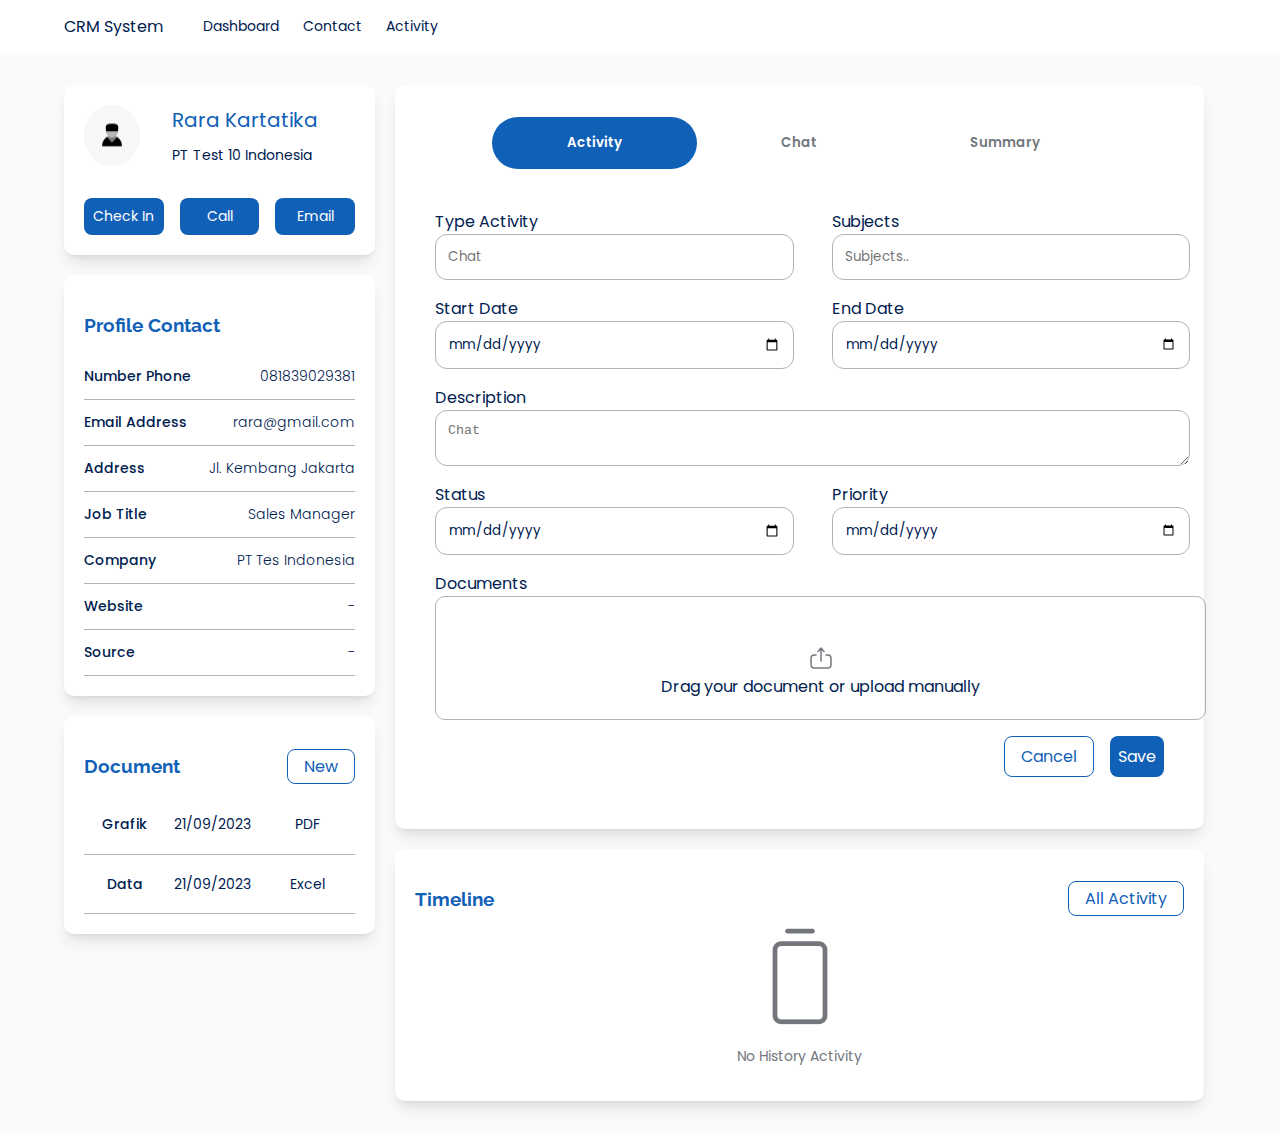
==== dashboard.html @ 2646ef52 "UI Design Dashboard" ====
<!DOCTYPE html>
<html lang="en">

<head>
    <meta charset="UTF-8">
    <meta http-equiv="X-UA-Compatible" content="IE=edge">
    <meta name="viewport" content="width=device-width, initial-scale=1.0">
    <title>Document</title>

    <link rel="stylesheet" href="styles/style.css">
</head>

<body class="d-flex flex-col bg-color-blue-light">
    <header class="header-top bg-color-white">
        <nav class="nav-menu">
            <a>CRM System</a>
            <ul class="nav-menu__list">
                <li>
                    <a href="#">Dashboard</a>
                </li>
                <li>
                    <a href="#">Contact</a>
                </li>
                <li>
                    <a href="#">Activity</a>
                </li>
            </ul>
        </nav>
    </header>
    <main class="bg-color-blue-light w-100 mx-2">
        <section class="section-dashboard d-flex grid-container">
            <div class="contact">
                <div class="contact-box">
                    <div class="contact-info">
                        <img src="assets/Frame 1.png">
                        <div class="contact-info__user">
                            <h3>Rara Kartatika</h3>
                            <span>PT Test 10 Indonesia</span>
                        </div>
                    </div>
                    <div class="contact-action">
                        <a class="button-primary w-100">Check In</a>
                        <a class="button-primary w-100">Call</a>
                        <a class="button-primary w-100">Email</a>
                    </div>
                </div>
                <div class="profile-contact-box">
                    <h3>Profile Contact</h3>
                    <div class="profile-contact-box__information">
                        <div class="profile-contact__list">
                            <h4>Number Phone</h4>
                            <p>081839029381</p>
                        </div>
                        <div class="profile-contact__list">
                            <h4>Email Address</h4>
                            <p>rara@gmail.com</p>
                        </div>
                        <div class="profile-contact__list">
                            <h4>Address</h4>
                            <p>Jl. Kembang Jakarta</p>
                        </div>
                        <div class="profile-contact__list">
                            <h4>Job Title</h4>
                            <p>Sales Manager</p>
                        </div>
                        <div class="profile-contact__list">
                            <h4>Company</h4>
                            <p>PT Tes Indonesia</p>
                        </div>
                        <div class="profile-contact__list">
                            <h4>Website</h4>
                            <p>-</p>
                        </div>
                        <div class="profile-contact__list">
                            <h4>Source</h4>
                            <p>-</p>
                        </div>
                    </div>
                </div>
                <div class="profile-document-box">
                    <div class="profile-document-box__header">
                        <h3>Document</h3>
                        <button class="button-secondary">New</button>
                    </div>
                    <div class="profile-document-box__body">
                        <div class="profile-document__list">
                            <h4>Grafik</h4>
                            <p>21/09/2023</p>
                            <p>PDF</p>
                        </div>
                        <div class="profile-document__list">
                            <h4>Data</h4>
                            <p>21/09/2023</p>
                            <p>Excel</p>
                        </div>
                    </div>
                </div>
            </div>
            <div class="activity">
                <div class="activity-box">
                    <div class="activity-box_tabs">
                        <button data-tab="activity1" class="tab-button active">Activity</button>
                        <button data-tab="chat2" class="tab-button">Chat</button>
                        <button data-tab="summary3" class="tab-button">Summary</button>
                    </div>
                    <div class="activity-box_content tab-content" id="activity1">
                        <form class="form-activity">
                            <div class="form-input">
                                <label>Type Activity</label>
                                <input type="text" placeholder="Chat">
                            </div>
                            <div class="form-input">
                                <label>Subjects</label>
                                <input type="text" placeholder="Subjects..">
                            </div>
                            <div class="form-input">
                                <label>Start Date</label>
                                <input type="date">
                            </div>
                            <div class="form-input">
                                <label>End Date</label>
                                <input type="date">
                            </div>
                            <div class="textarea">
                                <label>Description</label>
                                <textarea placeholder="Chat"></textarea>
                            </div>
                            <div class="form-input">
                                <label>Status</label>
                                <input type="date">
                            </div>
                            <div class="form-input">
                                <label>Priority</label>
                                <input type="date">
                            </div>
                            <div class="textarea">
                                <label>Documents</label>
                                <div class="drag-file_container" id="file-upload">
                                    <input type="file"/>
                                    <span>Drag your document or upload manually</span>
                                </div>
                            </div>
                            <div class="d-flex flex-row jc-end w-100">
                                <button class="button-secondary mr-1">Cancel</button>
                                <button class="button-primary">Save</button>
                            </div>
                        </form>
                    </div>
                    <div class="chat-box_content tab-content" id="chat2">
                        <form class="form-activity">
                            <div class="form-input">
                                <label>Type Chat</label>
                                <input type="text" placeholder="Chat">
                            </div>
                            <div class="form-input">
                                <label>Subjects</label>
                                <input type="text" placeholder="Subjects..">
                            </div>
                            <div class="form-input">
                                <label>Start Date</label>
                                <input type="date">
                            </div>
                            <div class="form-input">
                                <label>End Date</label>
                                <input type="date">
                            </div>
                            <div class="textarea">
                                <label>Description</label>
                                <textarea placeholder="Chat"></textarea>
                            </div>
                            <div class="form-input">
                                <label>Status</label>
                                <input type="date">
                            </div>
                            <div class="form-input">
                                <label>Priority</label>
                                <input type="date">
                            </div>
                            <div class="textarea">
                                <label>Documents</label>
                                <div class="drag-file_container" id="file-upload">
                                    <input type="file"/>
                                    <span>Drag your document or upload manually</span>
                                </div>
                            </div>
                            <div class="d-flex flex-row jc-end w-100">
                                <button class="button-secondary mr-1">Cancel</button>
                                <button class="button-primary">Save</button>
                            </div>
                        </form>
                    </div>
                    <div class="summary-box_content tab-content" id="summary3">
                        <form class="form-activity">
                            <div class="form-input">
                                <label>Type Summary</label>
                                <input type="text" placeholder="Chat">
                            </div>
                            <div class="form-input">
                                <label>Subjects</label>
                                <input type="text" placeholder="Subjects..">
                            </div>
                            <div class="form-input">
                                <label>Start Date</label>
                                <input type="date">
                            </div>
                            <div class="form-input">
                                <label>End Date</label>
                                <input type="date">
                            </div>
                            <div class="textarea">
                                <label>Description</label>
                                <textarea placeholder="Chat"></textarea>
                            </div>
                            <div class="form-input">
                                <label>Status</label>
                                <input type="date">
                            </div>
                            <div class="form-input">
                                <label>Priority</label>
                                <input type="date">
                            </div>
                            <div class="textarea">
                                <label>Documents</label>
                                <div class="drag-file_container" id="file-upload">
                                    <input type="file"/>
                                    <span>Drag your document or upload manually</span>
                                </div>
                            </div>
                            <div class="d-flex flex-row jc-end w-100">
                                <button class="button-secondary mr-1">Cancel</button>
                                <button class="button-primary">Save</button>
                            </div>
                        </form>
                    </div>
                </div>
                <div class="timeline-box">
                    <div class="timeline-box__header">
                        <h3>Timeline</h3>
                        <button class="button-secondary">All Activity</button>
                    </div>
                    <div class="timeline-box__body">
                        <img src="assets/ph_battery-vertical-empty-light.png"/>
                        <p>No History Activity</p>
                    </div>
                </div>
            </div>
        </section>
    </main>
</body>

<script src="styles/js/script.js"></script>

</html>
---- styles/style.css ----
@import url('https://fonts.googleapis.com/css2?family=Poppins:wght@300;400;500;600;700&family=Raleway:wght@300;400;500;600;700&display=swap');


:root {
    --primary-color: #002050;
    --secondary-color: #1160B7;
    --tertiary-color: #fafafa;
    --white: #ffffff;
    --black: #000000;
    --input-color: #AEB2B9;
    --input-text__color: #73777C;
}

/* Customization Property */

body {
    display: flex;
    justify-content: center;
    align-items: center;
    margin: 0;
}

ul, li, input, label, a, span {
    font-family: 'Poppins', sans-serif;
    color: var(--primary-color);
}

h1, h2, h3, h4 {
    font-family: 'Raleway', sans-serif;
    color: var(--secondary-color);
}

a {
    text-decoration: none;
}

h2 {
    font-size: 2rem;
}

li {
    list-style-type: none;
}

/* Utility Class */

input, select, textarea {
    border-radius: 12px;
    padding: 12px;
    border: 1px solid var(--input-color);
}
input:focus-visible {
    border: 1px solid var(--input-text__color);
}

.button-primary {
    background-color: var(--secondary-color);
    color: var(--white);
    text-align: center;
    font-family: 'Poppins', sans-serif;
    font-size: 1rem;
    padding: 8px;
    border-radius: 8px;
    border: none;
    cursor: pointer;
    transition: background-color 0.3s ease-in-out;
}

.button-primary:hover {
    background-color: var(--tertiary-color);
    color: var(--secondary-color);
}

.button-secondary {
    background-color: var(--white);
    border: 1px solid var(--secondary-color) !important;
    color: var(--secondary-color);
    text-align: center;
    font-family: 'Poppins', sans-serif;
    font-size: 1rem;
    padding: 0.25rem 1rem;
    border-radius: 8px;
    border: none;
    cursor: pointer;
    transition: background-color 0.4s ease-in-out;
}

.button-secondary:hover {
    background-color: var(--secondary-color);
    color: var(--white);
}

.d-flex {
    display: flex;
}

.flex-col {
    flex-direction: column;
}

.flex-row {
    flex-direction: row;
}

.jc-center {
    justify-content: center;
}

.jc-between {
    justify-content: space-between;
}

.jc-start {
    justify-content: flex-start;
}

.jc-end {
    justify-content: flex-end;
}

.w-100 {
    width: 100%;
}


.container {
    width: 100%;
    display: flex; 
    align-items: center;
    justify-content: center;
}

.mb-1 {
    margin-bottom: 1rem;
}

.mt-1 {
    margin-top: 1rem;
}

.mr-1 {
    margin-right: 1rem;
}

.ml-1 {
    margin-left: 1rem;
}

.mx-2 {
    margin-top: 2rem;
    margin-bottom: 2rem;
}

.bg-color-white {
    background-color: var(--white);
}

.bg-color-blue-light {
    background-color: var(--tertiary-color);
}

.bg-color-blue-primary {
    background-color: var(--primary-color);
}

.bg-color-blue-secondary {
    background-color: var(--secondary-color);
}

.box-shadow-normal {
    box-shadow: 0 1px 3px 0 rgb(0 0 0 / 0.1), 0 1px 2px -1px rgb(0 0 0 / 0.1);
}

.box-shadow-lg {
    box-shadow: 0 10px 15px -3px rgb(0 0 0 / 0.1), 0 4px 6px -4px rgb(0 0 0 / 0.1);
}

.box-shadow-xl {
    box-shadow: 0 20px 25px -5px rgb(0 0 0 / 0.1), 0 8px 10px -6px rgb(0 0 0 / 0.1);
}


/* Layout Customization Login Page */

.section-login {
    display: flex;
    flex-direction: row;
    justify-content: center;
    height: 100%;
    width: 100%;
    box-shadow: 0 20px 25px -5px rgb(0 0 0 / 0.1), 0 8px 10px -6px rgb(0 0 0 / 0.1);
    border-radius: 10px;
    margin: 2rem 6rem;
}

.section-login__form {
    width: 40%;
    display: flex;
    flex-direction: column;
    justify-content: center;
    align-items: center;
    margin: 5rem 2rem;
}

.section-login__banner {
    width: 60%;
    background: var(--secondary-color);
    color: var(--white);
}

.form-login {
    display: flex;
    flex-direction: column;
    row-gap: 1.25rem;
    width: 75%;
}

.form-login__email, .form-login__password {
    display: flex;
    flex-direction: column;
    position: relative;
}

#email, #password {
    position: relative;
}

.form-login__email #email {
    background-image: url(../assets/formkit_email.png);
    background-repeat: no-repeat;
    text-indent: 30px;
    background-position: 10px 15px;
} 

.form-login__password #password {
    background-image: url(../assets/carbon_password.png);
    background-repeat: no-repeat;
    text-indent: 30px;
    background-position: 10px 15px;
} 

.form-login__rememberforgot {
    display: flex;
    flex-direction: row;
    justify-content: space-between;
}


/* Layout Customization Dashboard Page */

.header-top {
    position: sticky;
    width: 100%;
    display: flex;
    justify-content: center;
    align-items: center;
}

.nav-menu {
    display: flex;
    flex-direction: row;
    width: 90%;
    align-items: center;
}

.nav-menu__list {
    display: flex;
    flex-direction: row;
    column-gap: 1.5rem;
    justify-content: space-between;
}

.nav-menu__list li {
    list-style-type: none;
    font-size: 14px;
}

.grid-container {
    display: flex;
    flex-wrap: wrap;
    gap: 1.25rem; 
    width: 90%;  
    margin: 0 auto; 
}

.contact {
    width: 27%;
    display: flex;
    flex-direction: column;
    row-gap: 1.25rem;
}

.activity {
    width: calc(100% - 27% - 2rem);
    display: flex;
    flex-direction: column;
    row-gap: 1.25rem;
}

.contact-box,
.profile-contact-box,
.activity-box, 
.profile-document-box,
.timeline-box {
    padding: 20px;
    border-radius: 10px;
    text-align: center;
    background-color: var(--white);
    box-shadow: 0 10px 15px -3px rgb(0 0 0 / 0.1), 0 4px 6px -4px rgb(0 0 0 / 0.1);
}

.contact-box {
    display: flex;
    flex-direction: column;
    justify-content: space-around;
    row-gap: 2rem;
}

.profile-contact-box {
    display: flex;
    flex-direction: column;
    justify-content: space-between;
    align-items: flex-start;
}

.profile-contact-box__information {
    display: flex;
    flex-direction: column;
    width: 100%;
}

.profile-contact__list {
    display: flex;
    flex-direction: row;
    justify-content: space-between;
    align-items: center;
    padding: .75rem 0;
    border-bottom: 1px solid var(--input-color);
}

.profile-contact__list h4 {
    font-family: 'Poppins', sans-serif;
    font-size: 14px;
    font-weight: 500;
    color: var(--primary-color);
    margin: 0;
}

.profile-contact__list p {
    font-family: 'Poppins', sans-serif;
    font-size: 14px;
    font-weight: 300;
    color: var(--primary-color);
    margin: 0;
}

.profile-document-box {
    display: flex;
    flex-direction: column;
    align-items: flex-start;
}

.profile-document-box__header {
    display: flex;
    flex-direction: row;
    justify-content: space-between;
    align-items: center;
    width: 100%;
}

.profile-document-box__body {
    display: flex;
    flex-direction: column;
    width: 100%;
}

.profile-document__list {
    display: flex;
    flex-direction: row;
    justify-content: space-between;
    align-items: center;
    border-bottom: 1px solid var(--input-color);
}

.profile-document__list h4 {
    font-family: 'Poppins', sans-serif;
    font-weight: 500;
    font-size: 14px;
    color: var(--primary-color);
    width: 30%;
}

.profile-document__list p {
    font-family: 'Poppins', sans-serif;
    font-weight: 400;
    font-size: 14px;
    color: var(--primary-color);
    width: 35%;
}

.activity-box {
    display: flex;
    flex-direction: column;
    align-items: center;
    padding: 2rem 20px;
}

.activity-box_tabs {
    display: flex;
    flex-direction: row;
    justify-content: space-between;
    align-items: center;
    width: 80%;
}

.tab-button {
    display: flex;
    justify-content: center;
    align-items: center;
    width: 80%;
    padding: 1rem 0;
    border: none;
    background-color: var(--white);
    font-family: 'Poppins', sans-serif;
    font-weight: 600;
    color: var(--input-text__color);
    border-radius: 50px;
    transition: .4s;
}

.tab-button.active {
    background-color: var(--secondary-color);
    color: var(--white);
}

.tab-content {
    display: none;
    padding: 20px;
}

.tab-content h2 {
    color: #3498db;
}

.tab-content.active {
    display: block;
}

.form-activity {
    display: flex;
    flex-wrap: wrap;
    width: 100%;
    margin-top: 1.25rem;
    justify-content: space-between;
}

.form-input {
    display: flex;
    flex-direction: column;
    align-items: flex-start;
    width: calc(100% / 2 - 2rem);
    margin-bottom: 1rem;
}

.textarea {
    display: flex;
    flex-direction: column;
    align-items: flex-start;
    width: 100%;
    margin-bottom: 1rem;
}

.textarea textarea, .textarea input {
    width: 100%;
}

.form-input select, .form-input input, .form-input textarea {
    width: 100%;
}

.drag-file_container {
    position: relative;
    display: flex;
    gap: 10px;
    flex-direction: column;
    justify-content: center;
    align-items: center;
    padding: 20px;
    border-radius: 10px;
    border: 1px solid var(--input-color);
    color: #444;
    cursor: pointer;
    transition: .2s ease-in-out;
    width: 100%;
}

input[type=file] {
    opacity: 0;
    cursor: pointer;
    width: 100%;
    height: 100%;
}

#file-upload {
    background-image: url(../assets/Vector\ \(4\).png);
    background-repeat: no-repeat;
    background-position: 50%;
}

.contact-info {
    display: flex;
    flex-direction: row;
    column-gap: 2rem;
}

.contact-info__user {
    display: flex;
    flex-direction: column;
    justify-content: center;
    align-items: flex-start;
    row-gap: 10px;
}

.contact-info__user h3 {
    font-family: 'Poppins', sans-serif;
    font-weight: 400;
    font-size: 1.25rem;
    margin: 0;
}

.contact-info__user span {
    font-family: 'Poppins', sans-serif;
    font-weight: 400;
    font-size: 14px;
    margin: 0;
}

.contact-action {
    display: flex;
    flex-direction: row;
    column-gap: 1rem;
}

.contact-action a {
    font-size: 14px;
}

.timeline-box {
    display: flex;
    flex-direction: column;
}

.timeline-box__header {
    display: flex;
    flex-direction: row;
    justify-content: space-between;
    align-items: center;
}

.timeline-box__body p {
    font-family: 'Poppins', sans-serif;
    color: var(--input-text__color);
    font-size: 14px;
}
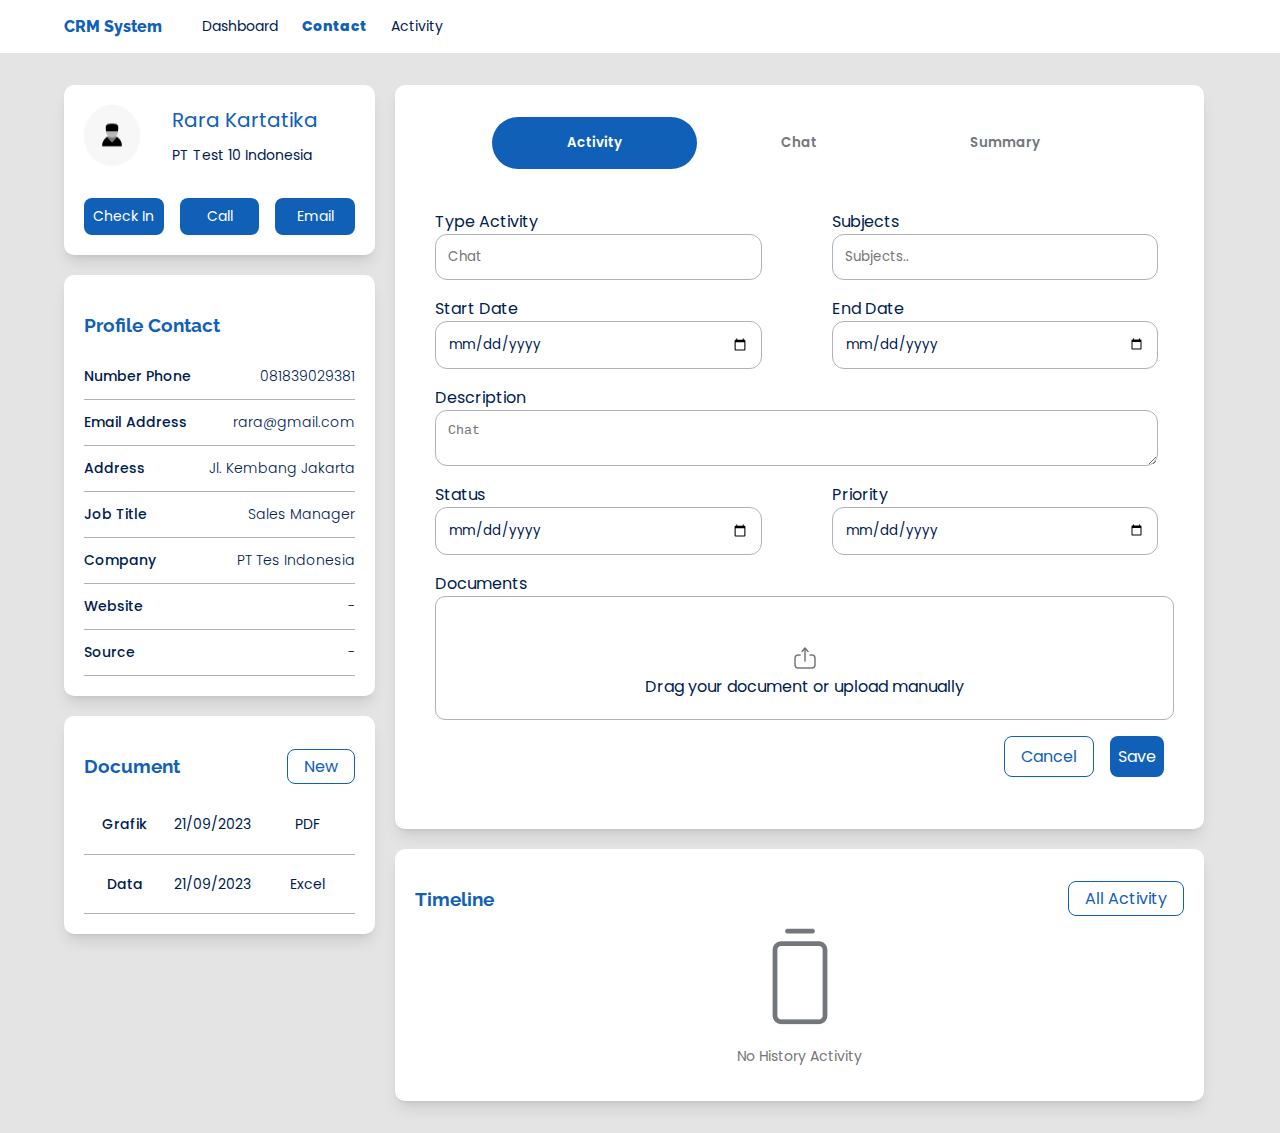
==== commit 3fc61c6a: "updated" ====
--- a/dashboard.html
+++ b/dashboard.html
@@ -13,12 +13,12 @@
 <body class="d-flex flex-col bg-color-blue-light">
     <header class="header-top bg-color-white">
         <nav class="nav-menu">
-            <a>CRM System</a>
+            <a class="logo">CRM System</a>
             <ul class="nav-menu__list">
                 <li>
                     <a href="#">Dashboard</a>
                 </li>
-                <li>
+                <li class="active">
                     <a href="#">Contact</a>
                 </li>
                 <li>
--- a/styles/style.css
+++ b/styles/style.css
@@ -4,7 +4,7 @@
 :root {
     --primary-color: #002050;
     --secondary-color: #1160B7;
-    --tertiary-color: #fafafa;
+    --tertiary-color: #e4e4e4;
     --white: #ffffff;
     --black: #000000;
     --input-color: #AEB2B9;
@@ -68,7 +68,7 @@
 
 .button-primary:hover {
     background-color: var(--tertiary-color);
-    color: var(--secondary-color);
+    color: var(--primary-color);
 }
 
 .button-secondary {
@@ -261,6 +261,17 @@
     flex-direction: row;
     width: 90%;
     align-items: center;
+}
+
+.nav-menu .logo {
+    color: var(--secondary-color);
+    font-family: 'Raleway', sans-serif;
+    font-weight: 800;
+}
+
+.nav-menu__list .active a {
+    color: var(--secondary-color) !important;
+    font-weight: 800;
 }
 
 .nav-menu__list {
@@ -471,11 +482,11 @@
 }
 
 .textarea textarea, .textarea input {
-    width: 100%;
+    width: calc(100% - 2rem);
 }
 
 .form-input select, .form-input input, .form-input textarea {
-    width: 100%;
+    width: calc(100% - 2rem);
 }
 
 .drag-file_container {
@@ -491,7 +502,7 @@
     color: #444;
     cursor: pointer;
     transition: .2s ease-in-out;
-    width: 100%;
+    width: calc(100% - 2rem);
 }
 
 input[type=file] {
